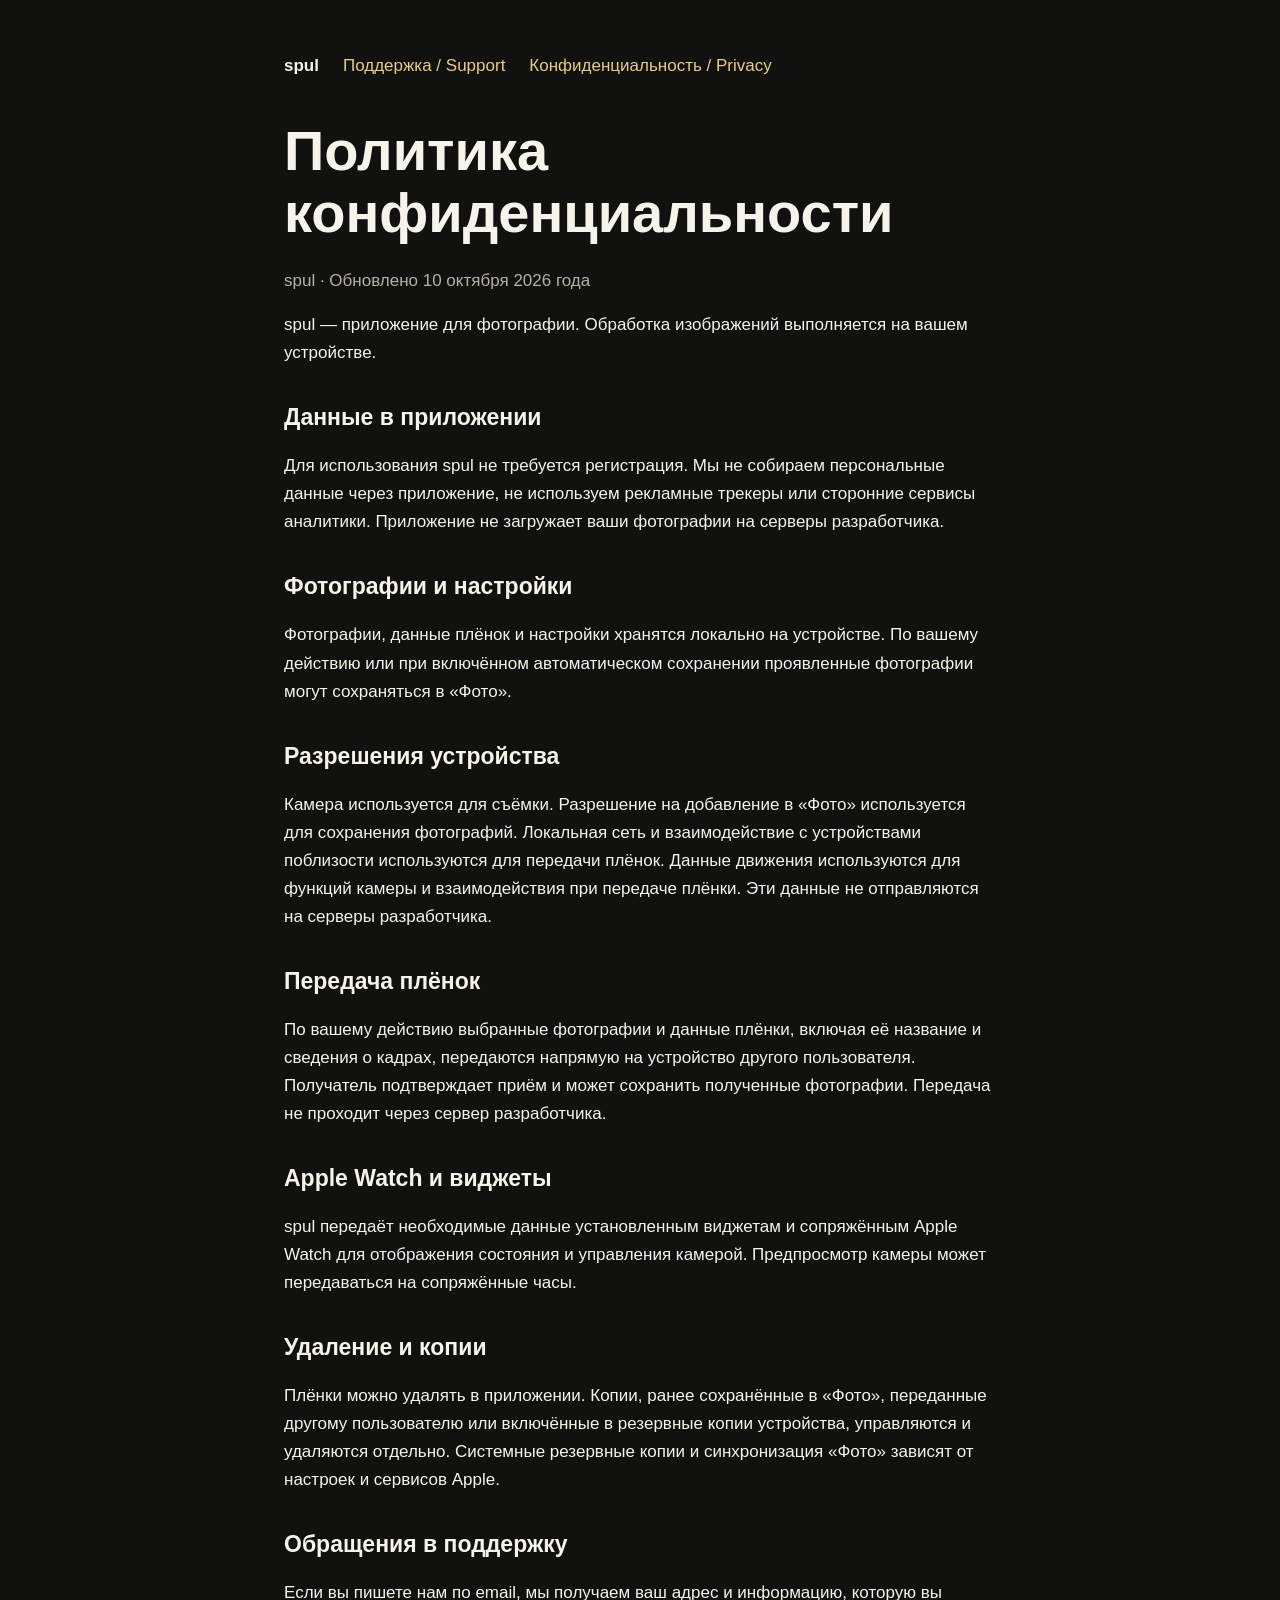
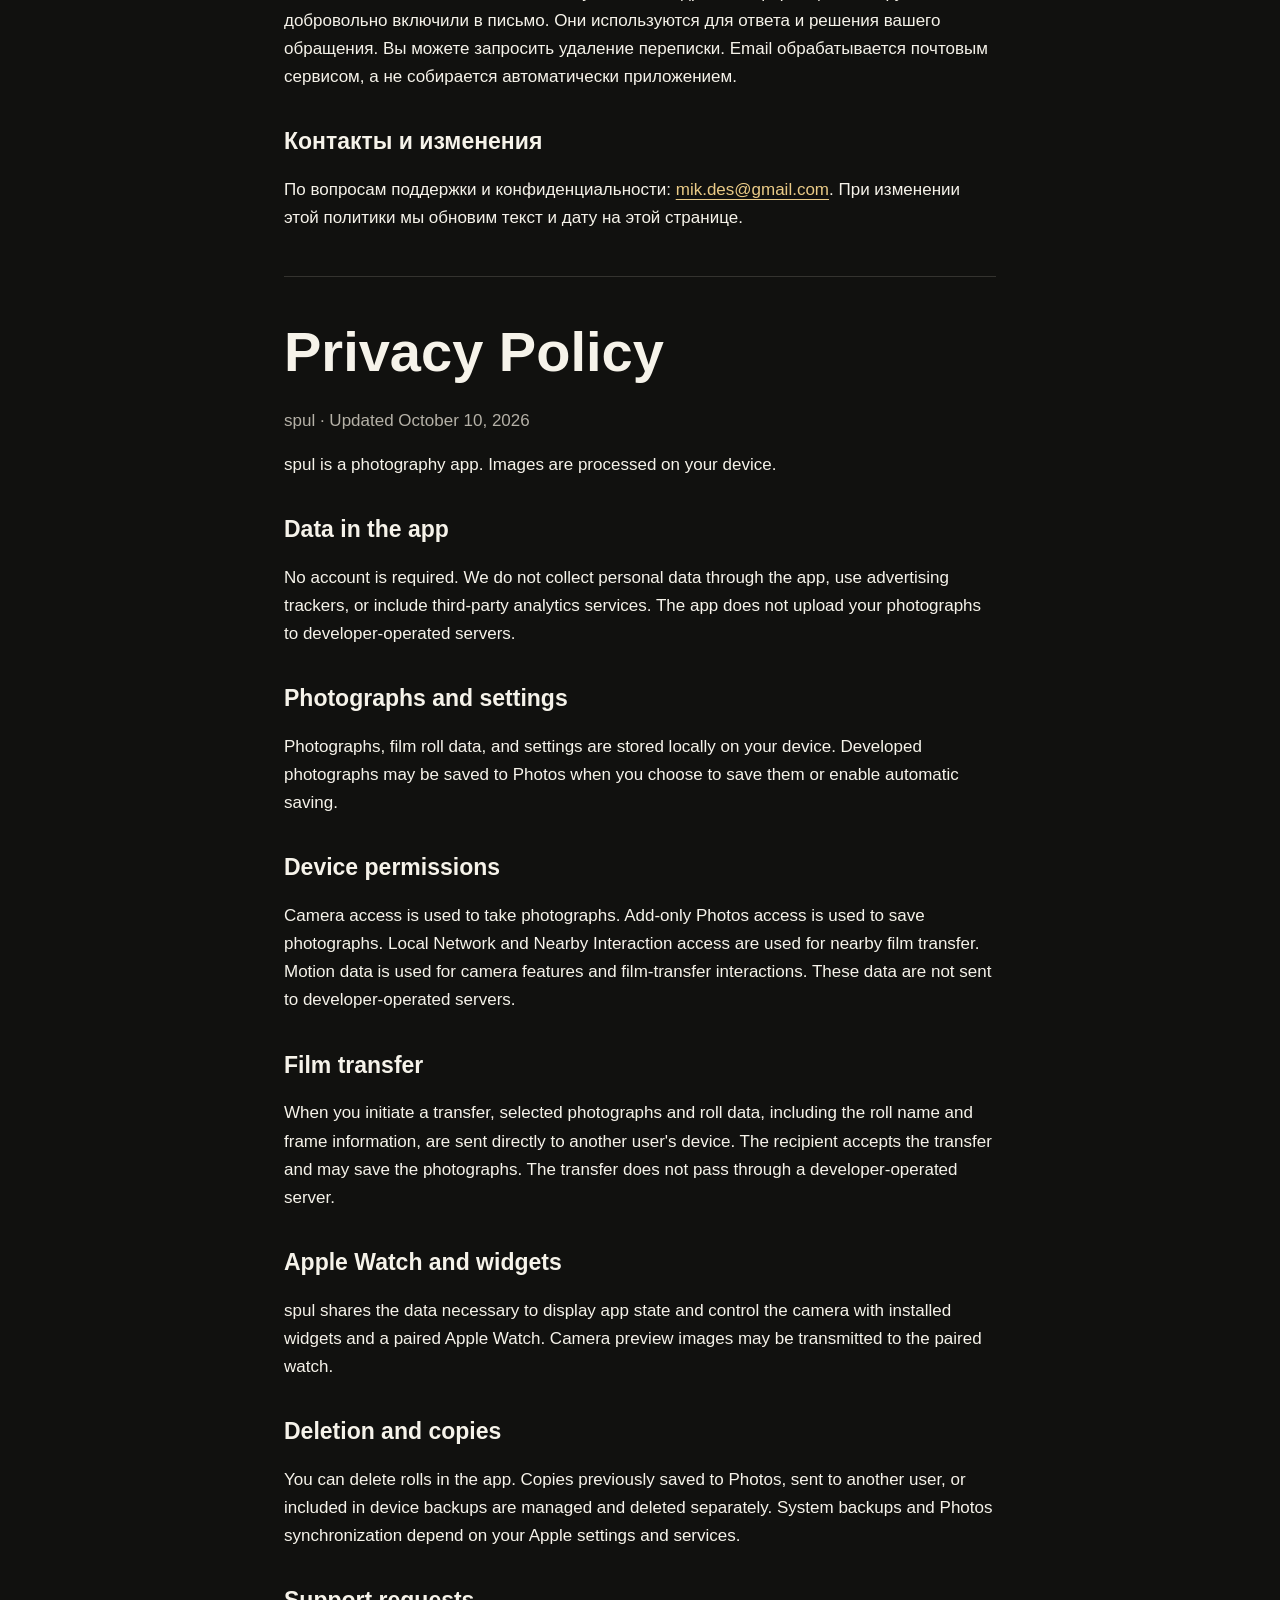
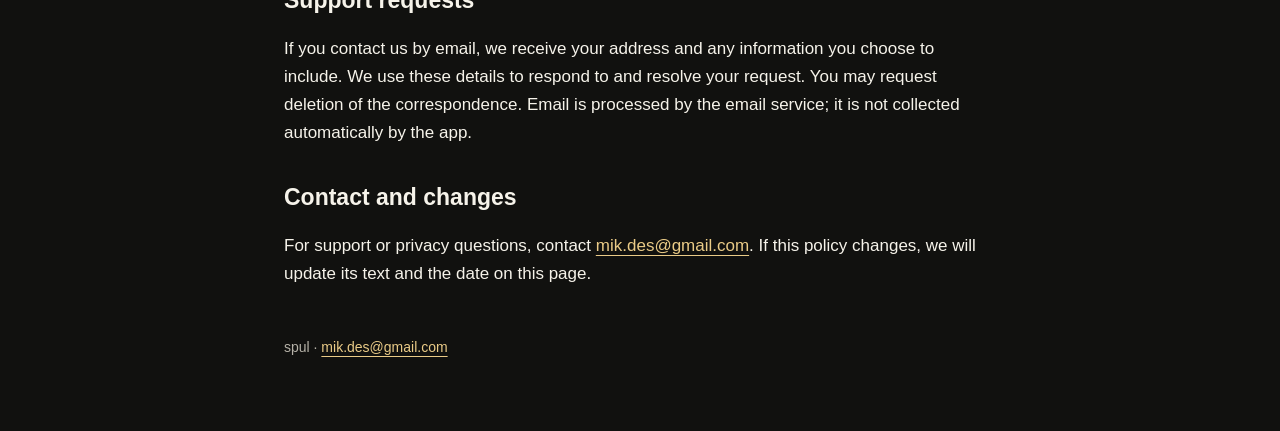
==== privacy.html @ 8fcf80d8 "Add spul support and privacy pages" ====
<!doctype html>
<html lang="ru"><head><meta charset="utf-8"><meta name="viewport" content="width=device-width,initial-scale=1"><title>Конфиденциальность / Privacy — spul</title><meta name="description" content="Поддержка и политика конфиденциальности приложения spul. Support and privacy policy for spul."><link rel="stylesheet" href="style.css"></head><body><main><nav aria-label="Навигация"><a class="brand" href="index.html">spul</a><a href="support.html">Поддержка / Support</a><a href="privacy.html">Конфиденциальность / Privacy</a></nav><section lang="ru"><h1>Политика конфиденциальности</h1><p class="muted">spul · Обновлено 10 октября 2026 года</p><p>spul — приложение для фотографии. Обработка изображений выполняется на вашем устройстве.</p><h2>Данные в приложении</h2><p>Для использования spul не требуется регистрация. Мы не собираем персональные данные через приложение, не используем рекламные трекеры или сторонние сервисы аналитики. Приложение не загружает ваши фотографии на серверы разработчика.</p><h2>Фотографии и настройки</h2><p>Фотографии, данные плёнок и настройки хранятся локально на устройстве. По вашему действию или при включённом автоматическом сохранении проявленные фотографии могут сохраняться в «Фото».</p><h2>Разрешения устройства</h2><p>Камера используется для съёмки. Разрешение на добавление в «Фото» используется для сохранения фотографий. Локальная сеть и взаимодействие с устройствами поблизости используются для передачи плёнок. Данные движения используются для функций камеры и взаимодействия при передаче плёнки. Эти данные не отправляются на серверы разработчика.</p><h2>Передача плёнок</h2><p>По вашему действию выбранные фотографии и данные плёнки, включая её название и сведения о кадрах, передаются напрямую на устройство другого пользователя. Получатель подтверждает приём и может сохранить полученные фотографии. Передача не проходит через сервер разработчика.</p><h2>Apple Watch и виджеты</h2><p>spul передаёт необходимые данные установленным виджетам и сопряжённым Apple Watch для отображения состояния и управления камерой. Предпросмотр камеры может передаваться на сопряжённые часы.</p><h2>Удаление и копии</h2><p>Плёнки можно удалять в приложении. Копии, ранее сохранённые в «Фото», переданные другому пользователю или включённые в резервные копии устройства, управляются и удаляются отдельно. Системные резервные копии и синхронизация «Фото» зависят от настроек и сервисов Apple.</p><h2>Обращения в поддержку</h2><p>Если вы пишете нам по email, мы получаем ваш адрес и информацию, которую вы добровольно включили в письмо. Они используются для ответа и решения вашего обращения. Вы можете запросить удаление переписки. Email обрабатывается почтовым сервисом, а не собирается автоматически приложением.</p><h2>Контакты и изменения</h2><p>По вопросам поддержки и конфиденциальности: <a href="mailto:mik.des@gmail.com">mik.des@gmail.com</a>. При изменении этой политики мы обновим текст и дату на этой странице.</p></section><hr><section lang="en"><h1>Privacy Policy</h1><p class="muted">spul · Updated October 10, 2026</p><p>spul is a photography app. Images are processed on your device.</p><h2>Data in the app</h2><p>No account is required. We do not collect personal data through the app, use advertising trackers, or include third-party analytics services. The app does not upload your photographs to developer-operated servers.</p><h2>Photographs and settings</h2><p>Photographs, film roll data, and settings are stored locally on your device. Developed photographs may be saved to Photos when you choose to save them or enable automatic saving.</p><h2>Device permissions</h2><p>Camera access is used to take photographs. Add-only Photos access is used to save photographs. Local Network and Nearby Interaction access are used for nearby film transfer. Motion data is used for camera features and film-transfer interactions. These data are not sent to developer-operated servers.</p><h2>Film transfer</h2><p>When you initiate a transfer, selected photographs and roll data, including the roll name and frame information, are sent directly to another user's device. The recipient accepts the transfer and may save the photographs. The transfer does not pass through a developer-operated server.</p><h2>Apple Watch and widgets</h2><p>spul shares the data necessary to display app state and control the camera with installed widgets and a paired Apple Watch. Camera preview images may be transmitted to the paired watch.</p><h2>Deletion and copies</h2><p>You can delete rolls in the app. Copies previously saved to Photos, sent to another user, or included in device backups are managed and deleted separately. System backups and Photos synchronization depend on your Apple settings and services.</p><h2>Support requests</h2><p>If you contact us by email, we receive your address and any information you choose to include. We use these details to respond to and resolve your request. You may request deletion of the correspondence. Email is processed by the email service; it is not collected automatically by the app.</p><h2>Contact and changes</h2><p>For support or privacy questions, contact <a href="mailto:mik.des@gmail.com">mik.des@gmail.com</a>. If this policy changes, we will update its text and the date on this page.</p></section><footer>spul · <a href="mailto:mik.des@gmail.com">mik.des@gmail.com</a></footer></main></body></html>
---- style.css ----
*{box-sizing:border-box}html{color-scheme:dark}body{margin:0;background:#11110f;color:#f6f3ea;font:17px/1.65 -apple-system,BlinkMacSystemFont,"Segoe UI",sans-serif}main{max-width:760px;margin:auto;padding:52px 24px 72px}nav{display:flex;gap:24px;flex-wrap:wrap;padding:0 0 40px}a{color:#eacb87;text-underline-offset:4px}nav a{text-decoration:none}h1{font-size:clamp(36px,7vw,56px);line-height:1.1;margin:0 0 24px}h2{font-size:23px;line-height:1.3;margin-top:36px}p{margin:16px 0}.muted{color:#b5b1a7}hr{border:0;border-top:1px solid #34332f;margin:44px 0}.brand{font-weight:700;color:#f6f3ea}.contact{display:inline-block;padding:13px 20px;border:1px solid #62583e;border-radius:14px;background:#232017}footer{margin-top:48px;color:#b5b1a7;font-size:14px}
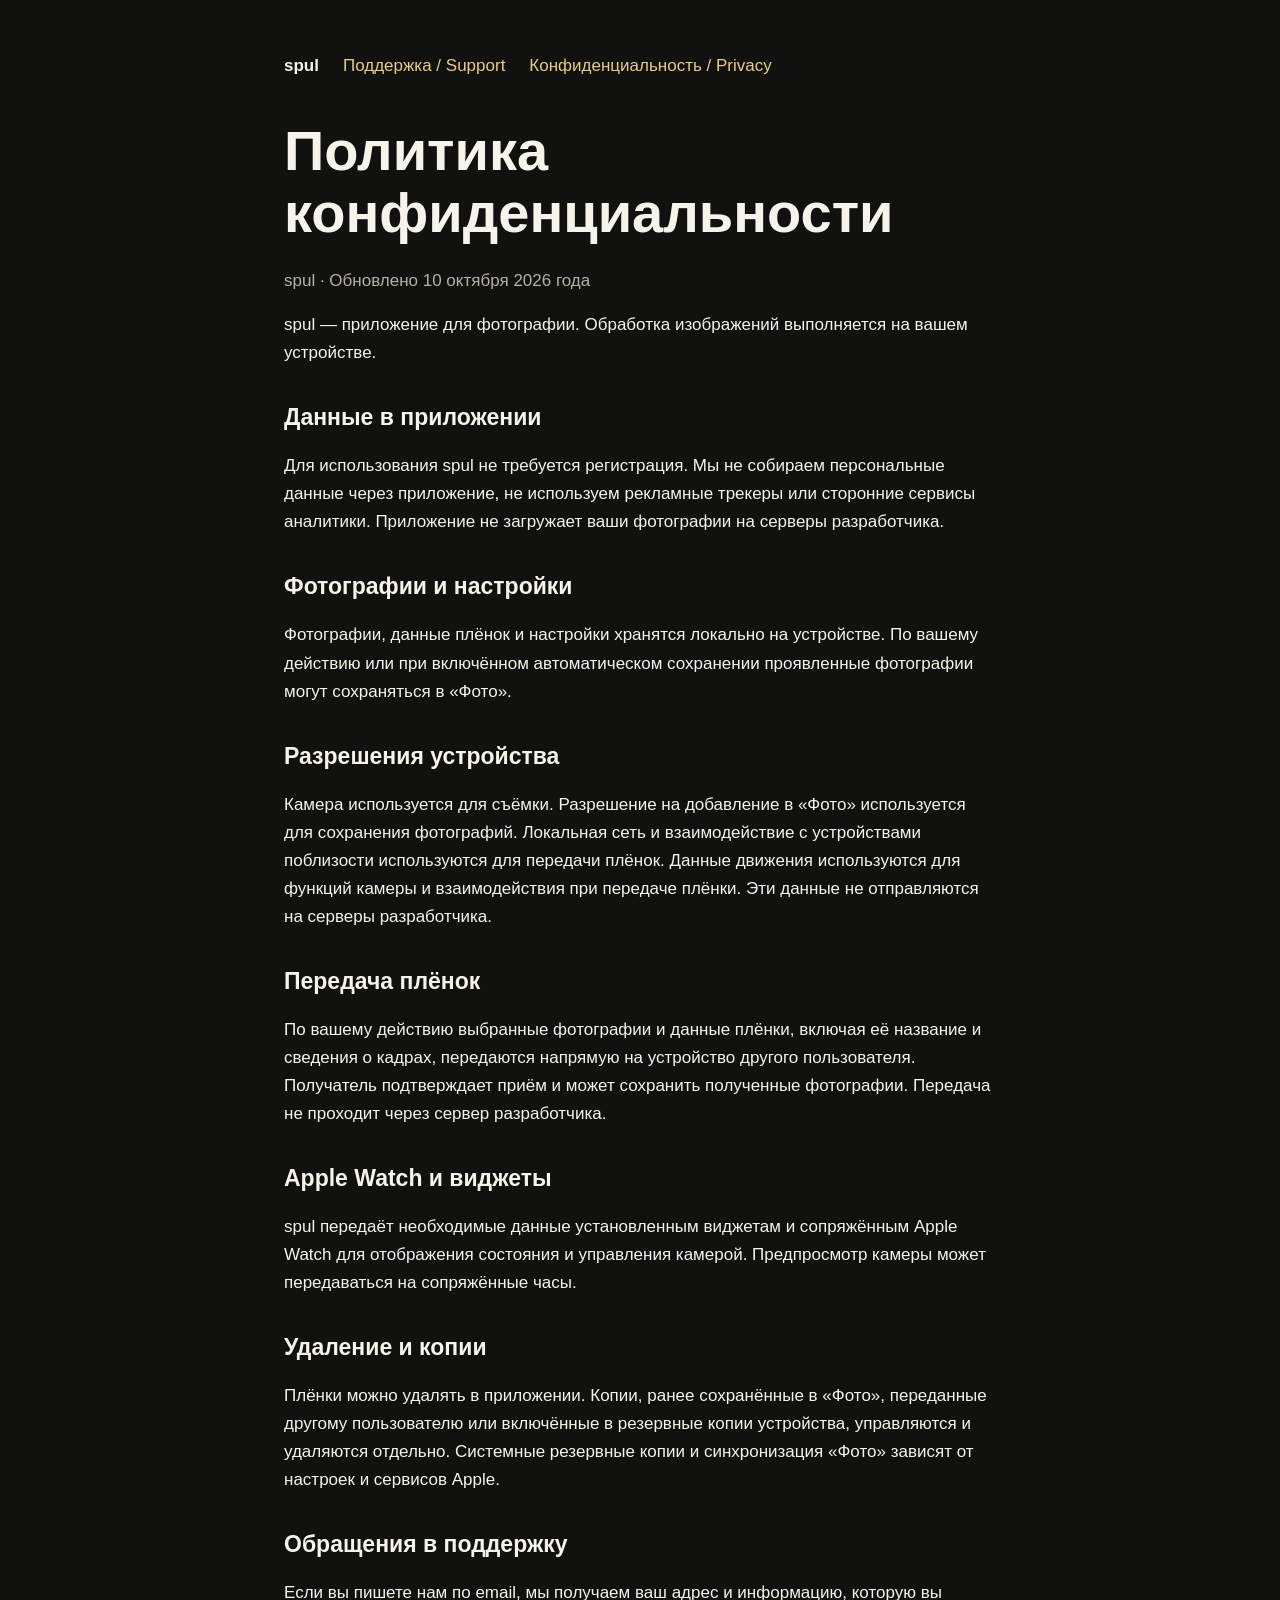
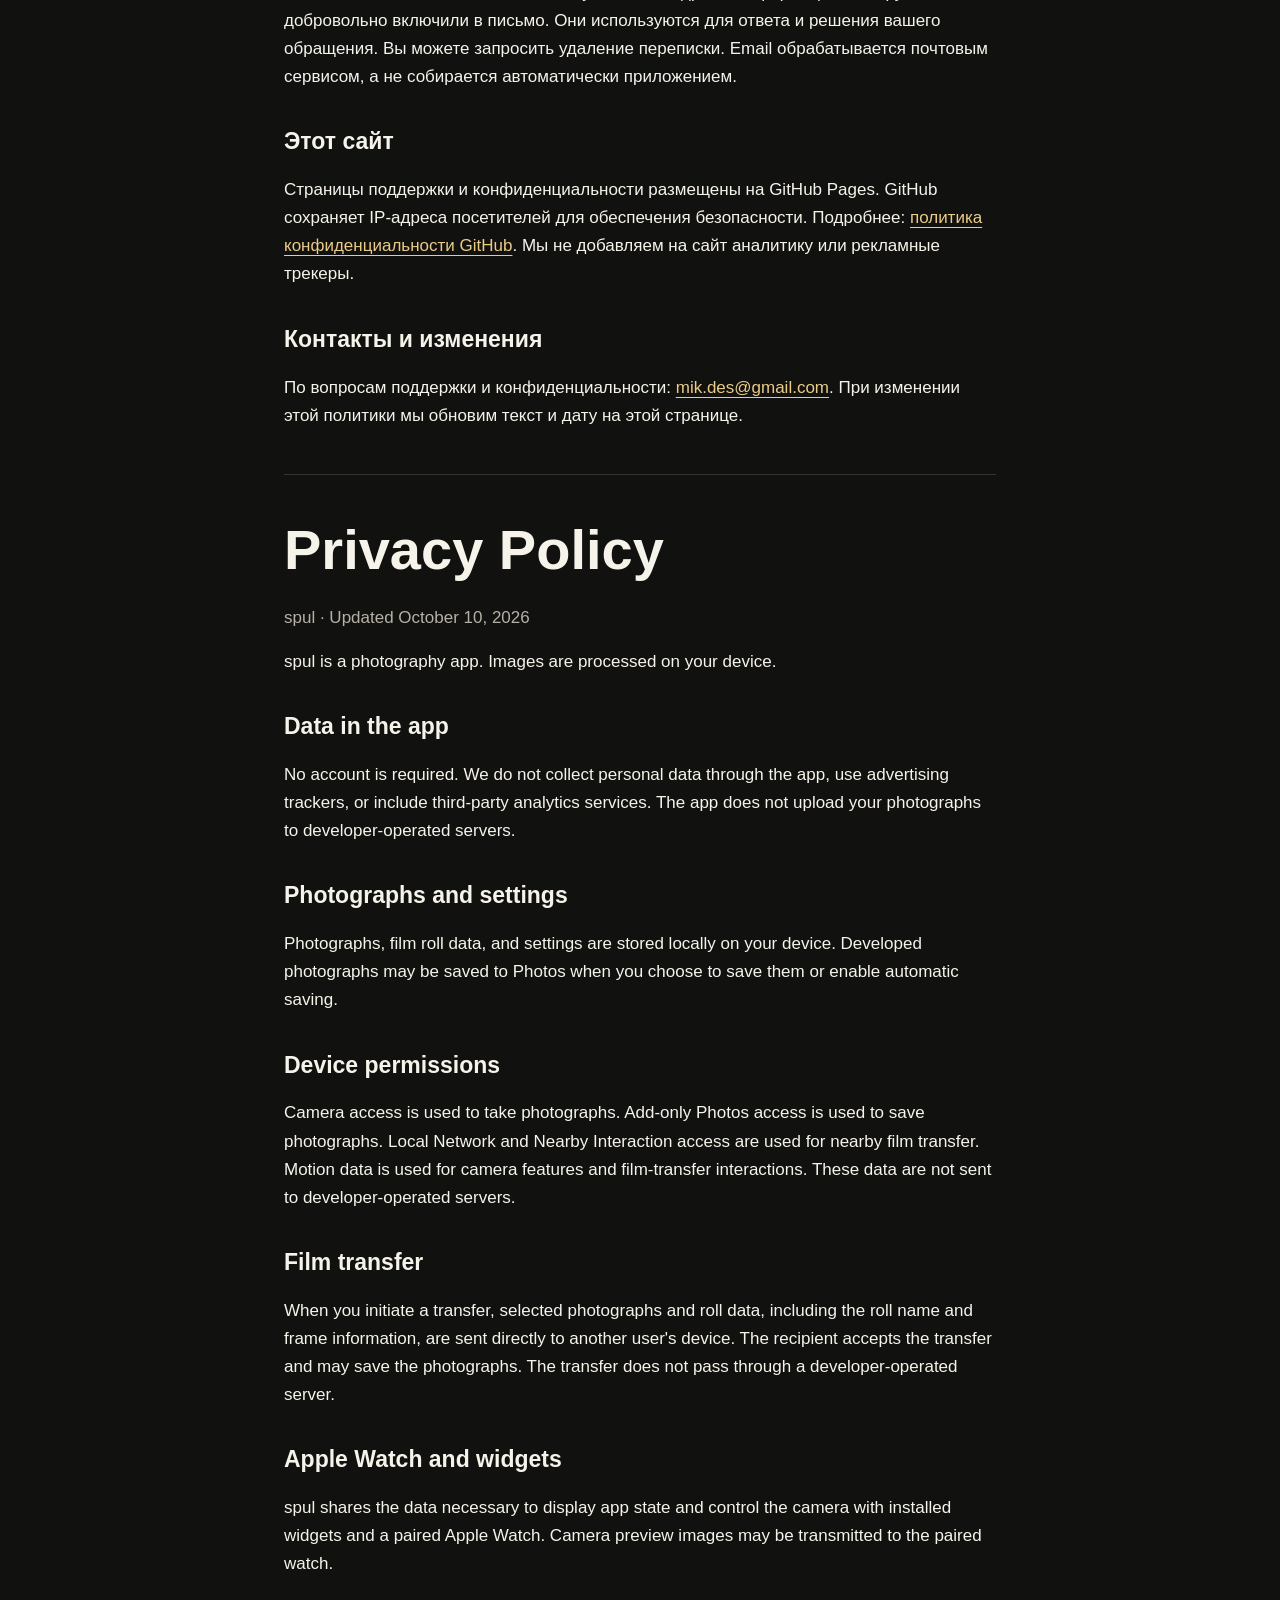
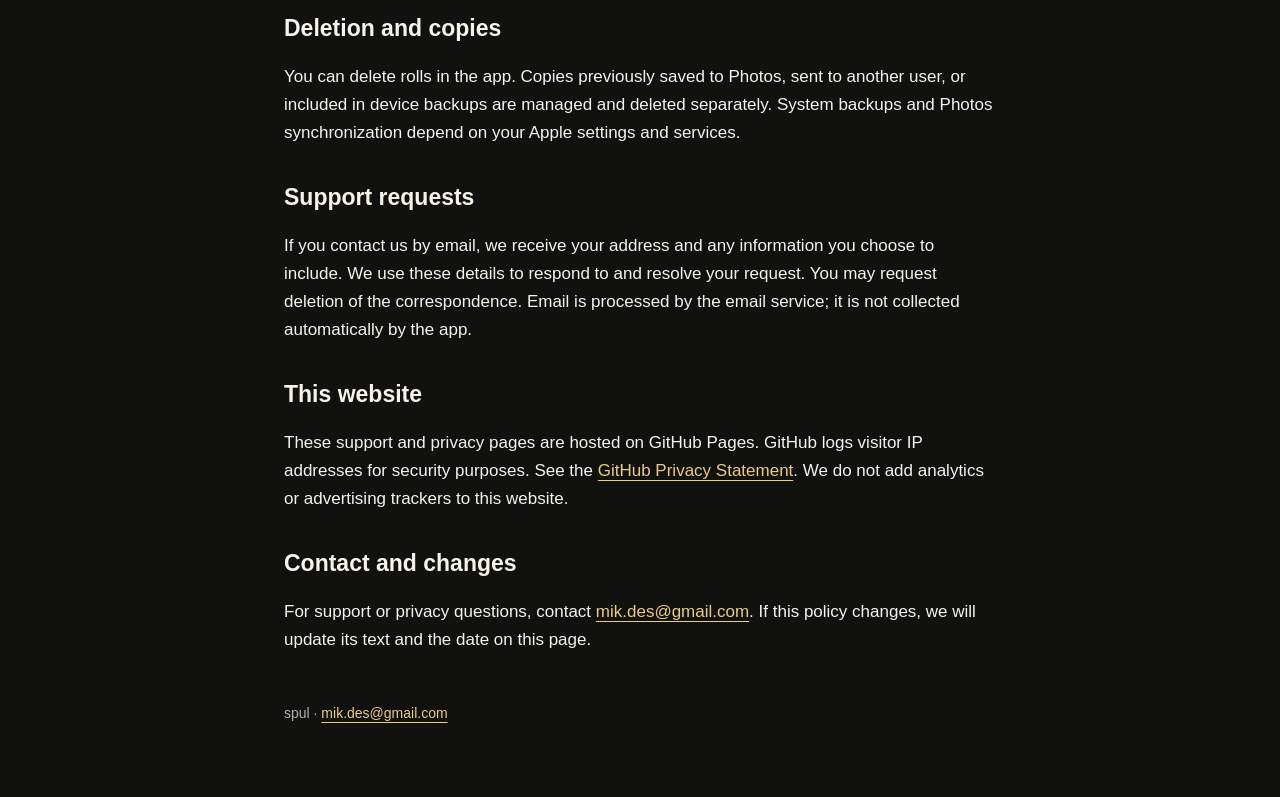
==== commit aadf8a43: "Explain GitHub Pages hosting privacy" ====
--- a/privacy.html
+++ b/privacy.html
@@ -1,2 +1,2 @@
 <!doctype html>
-<html lang="ru"><head><meta charset="utf-8"><meta name="viewport" content="width=device-width,initial-scale=1"><title>Конфиденциальность / Privacy — spul</title><meta name="description" content="Поддержка и политика конфиденциальности приложения spul. Support and privacy policy for spul."><link rel="stylesheet" href="style.css"></head><body><main><nav aria-label="Навигация"><a class="brand" href="index.html">spul</a><a href="support.html">Поддержка / Support</a><a href="privacy.html">Конфиденциальность / Privacy</a></nav><section lang="ru"><h1>Политика конфиденциальности</h1><p class="muted">spul · Обновлено 10 октября 2026 года</p><p>spul — приложение для фотографии. Обработка изображений выполняется на вашем устройстве.</p><h2>Данные в приложении</h2><p>Для использования spul не требуется регистрация. Мы не собираем персональные данные через приложение, не используем рекламные трекеры или сторонние сервисы аналитики. Приложение не загружает ваши фотографии на серверы разработчика.</p><h2>Фотографии и настройки</h2><p>Фотографии, данные плёнок и настройки хранятся локально на устройстве. По вашему действию или при включённом автоматическом сохранении проявленные фотографии могут сохраняться в «Фото».</p><h2>Разрешения устройства</h2><p>Камера используется для съёмки. Разрешение на добавление в «Фото» используется для сохранения фотографий. Локальная сеть и взаимодействие с устройствами поблизости используются для передачи плёнок. Данные движения используются для функций камеры и взаимодействия при передаче плёнки. Эти данные не отправляются на серверы разработчика.</p><h2>Передача плёнок</h2><p>По вашему действию выбранные фотографии и данные плёнки, включая её название и сведения о кадрах, передаются напрямую на устройство другого пользователя. Получатель подтверждает приём и может сохранить полученные фотографии. Передача не проходит через сервер разработчика.</p><h2>Apple Watch и виджеты</h2><p>spul передаёт необходимые данные установленным виджетам и сопряжённым Apple Watch для отображения состояния и управления камерой. Предпросмотр камеры может передаваться на сопряжённые часы.</p><h2>Удаление и копии</h2><p>Плёнки можно удалять в приложении. Копии, ранее сохранённые в «Фото», переданные другому пользователю или включённые в резервные копии устройства, управляются и удаляются отдельно. Системные резервные копии и синхронизация «Фото» зависят от настроек и сервисов Apple.</p><h2>Обращения в поддержку</h2><p>Если вы пишете нам по email, мы получаем ваш адрес и информацию, которую вы добровольно включили в письмо. Они используются для ответа и решения вашего обращения. Вы можете запросить удаление переписки. Email обрабатывается почтовым сервисом, а не собирается автоматически приложением.</p><h2>Контакты и изменения</h2><p>По вопросам поддержки и конфиденциальности: <a href="mailto:mik.des@gmail.com">mik.des@gmail.com</a>. При изменении этой политики мы обновим текст и дату на этой странице.</p></section><hr><section lang="en"><h1>Privacy Policy</h1><p class="muted">spul · Updated October 10, 2026</p><p>spul is a photography app. Images are processed on your device.</p><h2>Data in the app</h2><p>No account is required. We do not collect personal data through the app, use advertising trackers, or include third-party analytics services. The app does not upload your photographs to developer-operated servers.</p><h2>Photographs and settings</h2><p>Photographs, film roll data, and settings are stored locally on your device. Developed photographs may be saved to Photos when you choose to save them or enable automatic saving.</p><h2>Device permissions</h2><p>Camera access is used to take photographs. Add-only Photos access is used to save photographs. Local Network and Nearby Interaction access are used for nearby film transfer. Motion data is used for camera features and film-transfer interactions. These data are not sent to developer-operated servers.</p><h2>Film transfer</h2><p>When you initiate a transfer, selected photographs and roll data, including the roll name and frame information, are sent directly to another user's device. The recipient accepts the transfer and may save the photographs. The transfer does not pass through a developer-operated server.</p><h2>Apple Watch and widgets</h2><p>spul shares the data necessary to display app state and control the camera with installed widgets and a paired Apple Watch. Camera preview images may be transmitted to the paired watch.</p><h2>Deletion and copies</h2><p>You can delete rolls in the app. Copies previously saved to Photos, sent to another user, or included in device backups are managed and deleted separately. System backups and Photos synchronization depend on your Apple settings and services.</p><h2>Support requests</h2><p>If you contact us by email, we receive your address and any information you choose to include. We use these details to respond to and resolve your request. You may request deletion of the correspondence. Email is processed by the email service; it is not collected automatically by the app.</p><h2>Contact and changes</h2><p>For support or privacy questions, contact <a href="mailto:mik.des@gmail.com">mik.des@gmail.com</a>. If this policy changes, we will update its text and the date on this page.</p></section><footer>spul · <a href="mailto:mik.des@gmail.com">mik.des@gmail.com</a></footer></main></body></html>
+<html lang="ru"><head><meta charset="utf-8"><meta name="viewport" content="width=device-width,initial-scale=1"><title>Конфиденциальность / Privacy — spul</title><meta name="description" content="Поддержка и политика конфиденциальности приложения spul. Support and privacy policy for spul."><link rel="stylesheet" href="style.css"></head><body><main><nav aria-label="Навигация"><a class="brand" href="index.html">spul</a><a href="support.html">Поддержка / Support</a><a href="privacy.html">Конфиденциальность / Privacy</a></nav><section lang="ru"><h1>Политика конфиденциальности</h1><p class="muted">spul · Обновлено 10 октября 2026 года</p><p>spul — приложение для фотографии. Обработка изображений выполняется на вашем устройстве.</p><h2>Данные в приложении</h2><p>Для использования spul не требуется регистрация. Мы не собираем персональные данные через приложение, не используем рекламные трекеры или сторонние сервисы аналитики. Приложение не загружает ваши фотографии на серверы разработчика.</p><h2>Фотографии и настройки</h2><p>Фотографии, данные плёнок и настройки хранятся локально на устройстве. По вашему действию или при включённом автоматическом сохранении проявленные фотографии могут сохраняться в «Фото».</p><h2>Разрешения устройства</h2><p>Камера используется для съёмки. Разрешение на добавление в «Фото» используется для сохранения фотографий. Локальная сеть и взаимодействие с устройствами поблизости используются для передачи плёнок. Данные движения используются для функций камеры и взаимодействия при передаче плёнки. Эти данные не отправляются на серверы разработчика.</p><h2>Передача плёнок</h2><p>По вашему действию выбранные фотографии и данные плёнки, включая её название и сведения о кадрах, передаются напрямую на устройство другого пользователя. Получатель подтверждает приём и может сохранить полученные фотографии. Передача не проходит через сервер разработчика.</p><h2>Apple Watch и виджеты</h2><p>spul передаёт необходимые данные установленным виджетам и сопряжённым Apple Watch для отображения состояния и управления камерой. Предпросмотр камеры может передаваться на сопряжённые часы.</p><h2>Удаление и копии</h2><p>Плёнки можно удалять в приложении. Копии, ранее сохранённые в «Фото», переданные другому пользователю или включённые в резервные копии устройства, управляются и удаляются отдельно. Системные резервные копии и синхронизация «Фото» зависят от настроек и сервисов Apple.</p><h2>Обращения в поддержку</h2><p>Если вы пишете нам по email, мы получаем ваш адрес и информацию, которую вы добровольно включили в письмо. Они используются для ответа и решения вашего обращения. Вы можете запросить удаление переписки. Email обрабатывается почтовым сервисом, а не собирается автоматически приложением.</p><h2>Этот сайт</h2><p>Страницы поддержки и конфиденциальности размещены на GitHub Pages. GitHub сохраняет IP-адреса посетителей для обеспечения безопасности. Подробнее: <a href="https://docs.github.com/en/site-policy/privacy-policies/github-general-privacy-statement">политика конфиденциальности GitHub</a>. Мы не добавляем на сайт аналитику или рекламные трекеры.</p><h2>Контакты и изменения</h2><p>По вопросам поддержки и конфиденциальности: <a href="mailto:mik.des@gmail.com">mik.des@gmail.com</a>. При изменении этой политики мы обновим текст и дату на этой странице.</p></section><hr><section lang="en"><h1>Privacy Policy</h1><p class="muted">spul · Updated October 10, 2026</p><p>spul is a photography app. Images are processed on your device.</p><h2>Data in the app</h2><p>No account is required. We do not collect personal data through the app, use advertising trackers, or include third-party analytics services. The app does not upload your photographs to developer-operated servers.</p><h2>Photographs and settings</h2><p>Photographs, film roll data, and settings are stored locally on your device. Developed photographs may be saved to Photos when you choose to save them or enable automatic saving.</p><h2>Device permissions</h2><p>Camera access is used to take photographs. Add-only Photos access is used to save photographs. Local Network and Nearby Interaction access are used for nearby film transfer. Motion data is used for camera features and film-transfer interactions. These data are not sent to developer-operated servers.</p><h2>Film transfer</h2><p>When you initiate a transfer, selected photographs and roll data, including the roll name and frame information, are sent directly to another user's device. The recipient accepts the transfer and may save the photographs. The transfer does not pass through a developer-operated server.</p><h2>Apple Watch and widgets</h2><p>spul shares the data necessary to display app state and control the camera with installed widgets and a paired Apple Watch. Camera preview images may be transmitted to the paired watch.</p><h2>Deletion and copies</h2><p>You can delete rolls in the app. Copies previously saved to Photos, sent to another user, or included in device backups are managed and deleted separately. System backups and Photos synchronization depend on your Apple settings and services.</p><h2>Support requests</h2><p>If you contact us by email, we receive your address and any information you choose to include. We use these details to respond to and resolve your request. You may request deletion of the correspondence. Email is processed by the email service; it is not collected automatically by the app.</p><h2>This website</h2><p>These support and privacy pages are hosted on GitHub Pages. GitHub logs visitor IP addresses for security purposes. See the <a href="https://docs.github.com/en/site-policy/privacy-policies/github-general-privacy-statement">GitHub Privacy Statement</a>. We do not add analytics or advertising trackers to this website.</p><h2>Contact and changes</h2><p>For support or privacy questions, contact <a href="mailto:mik.des@gmail.com">mik.des@gmail.com</a>. If this policy changes, we will update its text and the date on this page.</p></section><footer>spul · <a href="mailto:mik.des@gmail.com">mik.des@gmail.com</a></footer></main></body></html>
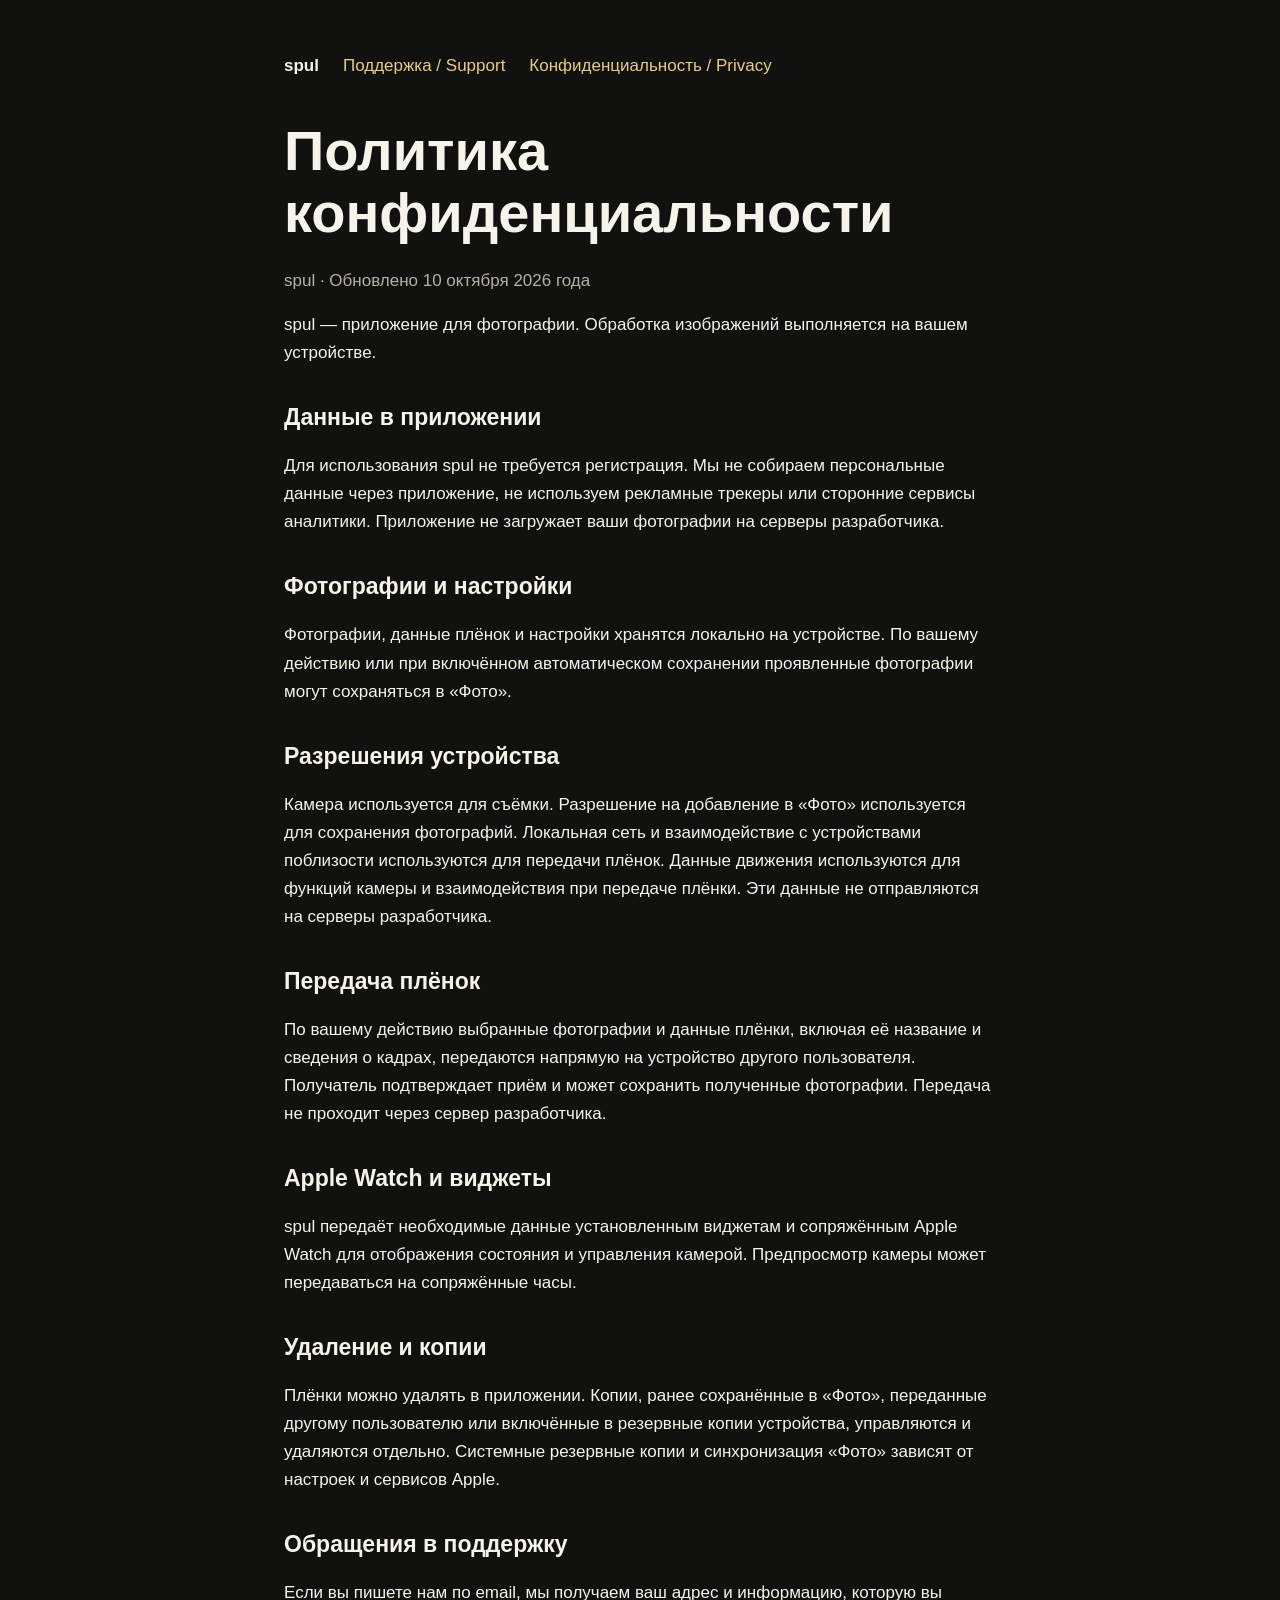
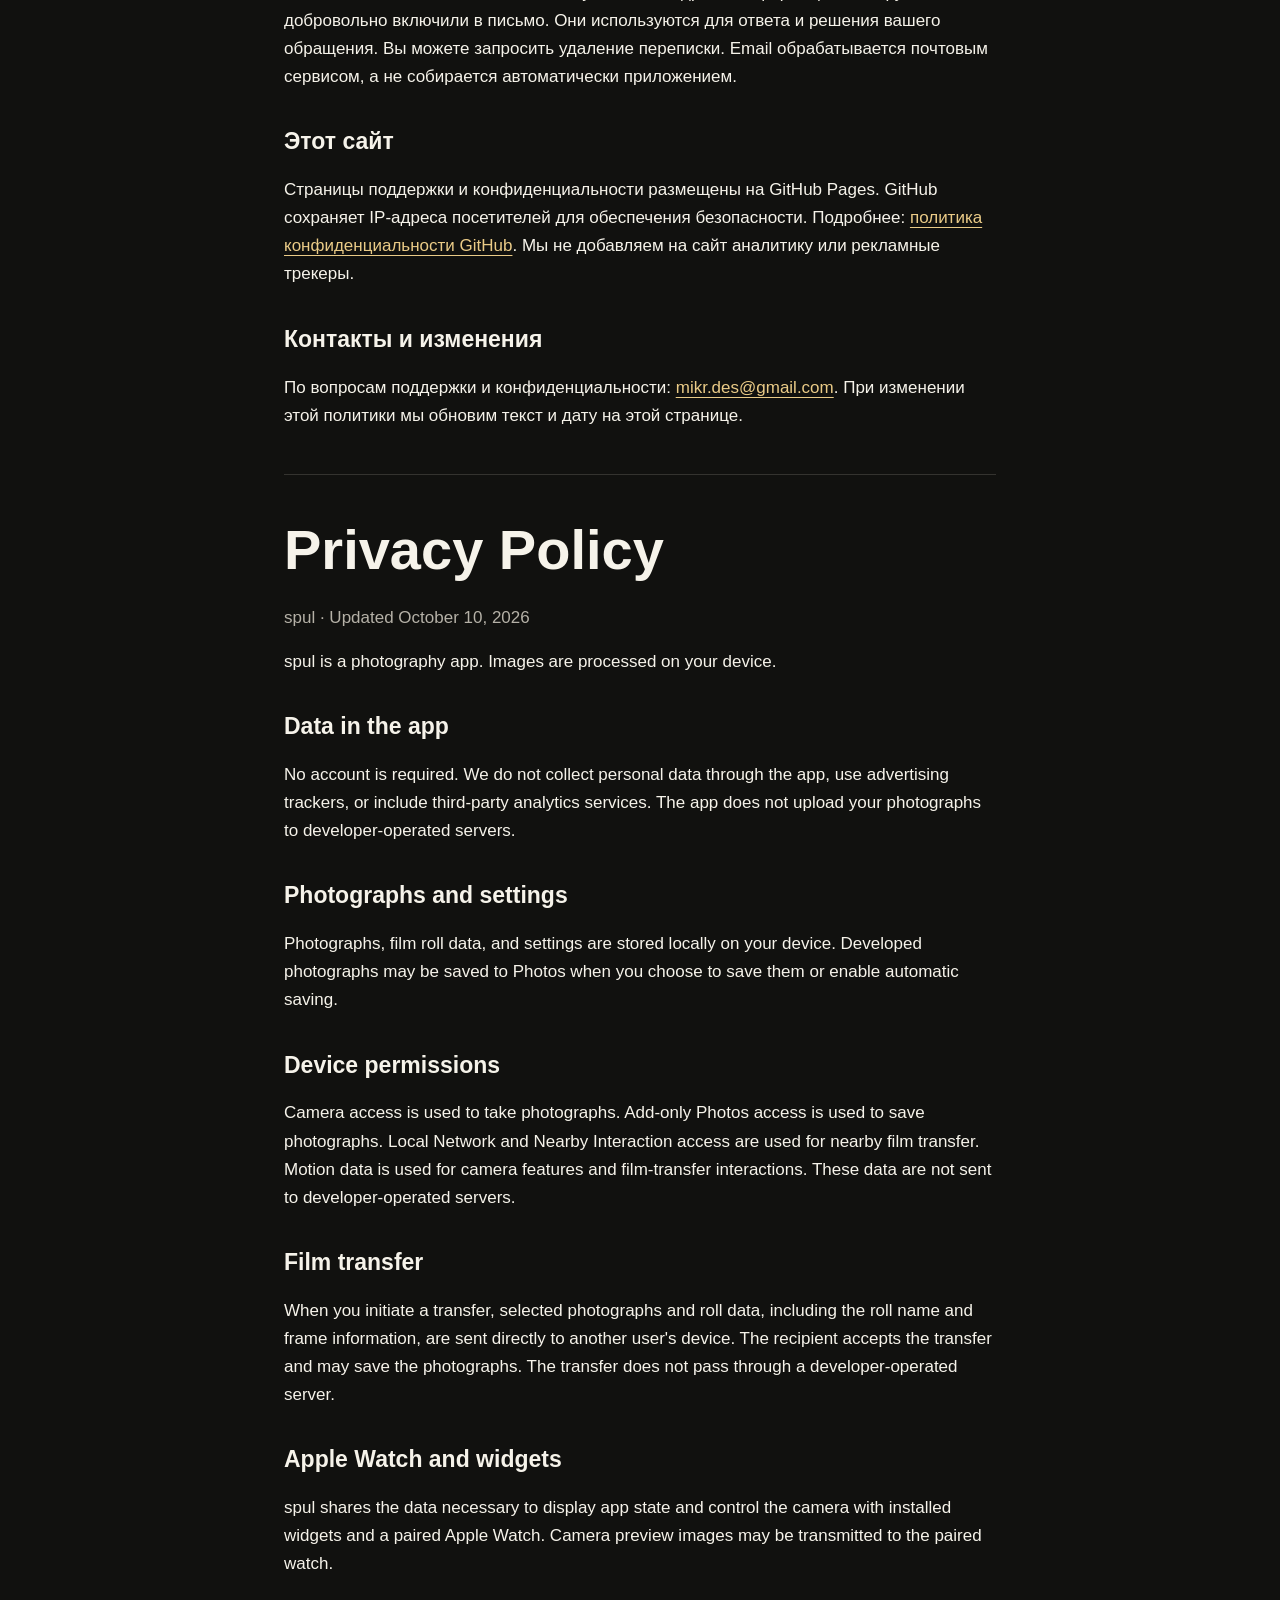
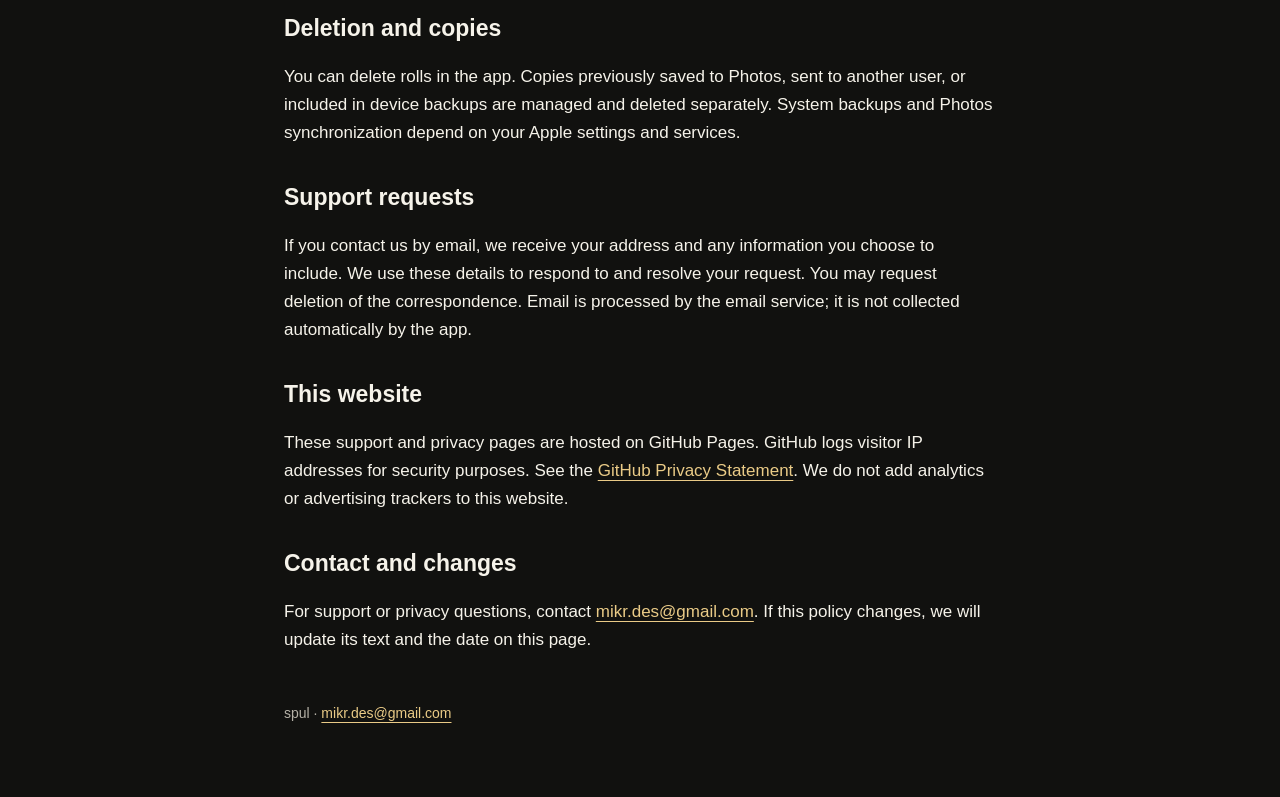
==== commit 435265d7: "Correct support email address" ====
--- a/privacy.html
+++ b/privacy.html
@@ -1,2 +1,2 @@
 <!doctype html>
-<html lang="ru"><head><meta charset="utf-8"><meta name="viewport" content="width=device-width,initial-scale=1"><title>Конфиденциальность / Privacy — spul</title><meta name="description" content="Поддержка и политика конфиденциальности приложения spul. Support and privacy policy for spul."><link rel="stylesheet" href="style.css"></head><body><main><nav aria-label="Навигация"><a class="brand" href="index.html">spul</a><a href="support.html">Поддержка / Support</a><a href="privacy.html">Конфиденциальность / Privacy</a></nav><section lang="ru"><h1>Политика конфиденциальности</h1><p class="muted">spul · Обновлено 10 октября 2026 года</p><p>spul — приложение для фотографии. Обработка изображений выполняется на вашем устройстве.</p><h2>Данные в приложении</h2><p>Для использования spul не требуется регистрация. Мы не собираем персональные данные через приложение, не используем рекламные трекеры или сторонние сервисы аналитики. Приложение не загружает ваши фотографии на серверы разработчика.</p><h2>Фотографии и настройки</h2><p>Фотографии, данные плёнок и настройки хранятся локально на устройстве. По вашему действию или при включённом автоматическом сохранении проявленные фотографии могут сохраняться в «Фото».</p><h2>Разрешения устройства</h2><p>Камера используется для съёмки. Разрешение на добавление в «Фото» используется для сохранения фотографий. Локальная сеть и взаимодействие с устройствами поблизости используются для передачи плёнок. Данные движения используются для функций камеры и взаимодействия при передаче плёнки. Эти данные не отправляются на серверы разработчика.</p><h2>Передача плёнок</h2><p>По вашему действию выбранные фотографии и данные плёнки, включая её название и сведения о кадрах, передаются напрямую на устройство другого пользователя. Получатель подтверждает приём и может сохранить полученные фотографии. Передача не проходит через сервер разработчика.</p><h2>Apple Watch и виджеты</h2><p>spul передаёт необходимые данные установленным виджетам и сопряжённым Apple Watch для отображения состояния и управления камерой. Предпросмотр камеры может передаваться на сопряжённые часы.</p><h2>Удаление и копии</h2><p>Плёнки можно удалять в приложении. Копии, ранее сохранённые в «Фото», переданные другому пользователю или включённые в резервные копии устройства, управляются и удаляются отдельно. Системные резервные копии и синхронизация «Фото» зависят от настроек и сервисов Apple.</p><h2>Обращения в поддержку</h2><p>Если вы пишете нам по email, мы получаем ваш адрес и информацию, которую вы добровольно включили в письмо. Они используются для ответа и решения вашего обращения. Вы можете запросить удаление переписки. Email обрабатывается почтовым сервисом, а не собирается автоматически приложением.</p><h2>Этот сайт</h2><p>Страницы поддержки и конфиденциальности размещены на GitHub Pages. GitHub сохраняет IP-адреса посетителей для обеспечения безопасности. Подробнее: <a href="https://docs.github.com/en/site-policy/privacy-policies/github-general-privacy-statement">политика конфиденциальности GitHub</a>. Мы не добавляем на сайт аналитику или рекламные трекеры.</p><h2>Контакты и изменения</h2><p>По вопросам поддержки и конфиденциальности: <a href="mailto:mik.des@gmail.com">mik.des@gmail.com</a>. При изменении этой политики мы обновим текст и дату на этой странице.</p></section><hr><section lang="en"><h1>Privacy Policy</h1><p class="muted">spul · Updated October 10, 2026</p><p>spul is a photography app. Images are processed on your device.</p><h2>Data in the app</h2><p>No account is required. We do not collect personal data through the app, use advertising trackers, or include third-party analytics services. The app does not upload your photographs to developer-operated servers.</p><h2>Photographs and settings</h2><p>Photographs, film roll data, and settings are stored locally on your device. Developed photographs may be saved to Photos when you choose to save them or enable automatic saving.</p><h2>Device permissions</h2><p>Camera access is used to take photographs. Add-only Photos access is used to save photographs. Local Network and Nearby Interaction access are used for nearby film transfer. Motion data is used for camera features and film-transfer interactions. These data are not sent to developer-operated servers.</p><h2>Film transfer</h2><p>When you initiate a transfer, selected photographs and roll data, including the roll name and frame information, are sent directly to another user's device. The recipient accepts the transfer and may save the photographs. The transfer does not pass through a developer-operated server.</p><h2>Apple Watch and widgets</h2><p>spul shares the data necessary to display app state and control the camera with installed widgets and a paired Apple Watch. Camera preview images may be transmitted to the paired watch.</p><h2>Deletion and copies</h2><p>You can delete rolls in the app. Copies previously saved to Photos, sent to another user, or included in device backups are managed and deleted separately. System backups and Photos synchronization depend on your Apple settings and services.</p><h2>Support requests</h2><p>If you contact us by email, we receive your address and any information you choose to include. We use these details to respond to and resolve your request. You may request deletion of the correspondence. Email is processed by the email service; it is not collected automatically by the app.</p><h2>This website</h2><p>These support and privacy pages are hosted on GitHub Pages. GitHub logs visitor IP addresses for security purposes. See the <a href="https://docs.github.com/en/site-policy/privacy-policies/github-general-privacy-statement">GitHub Privacy Statement</a>. We do not add analytics or advertising trackers to this website.</p><h2>Contact and changes</h2><p>For support or privacy questions, contact <a href="mailto:mik.des@gmail.com">mik.des@gmail.com</a>. If this policy changes, we will update its text and the date on this page.</p></section><footer>spul · <a href="mailto:mik.des@gmail.com">mik.des@gmail.com</a></footer></main></body></html>
+<html lang="ru"><head><meta charset="utf-8"><meta name="viewport" content="width=device-width,initial-scale=1"><title>Конфиденциальность / Privacy — spul</title><meta name="description" content="Поддержка и политика конфиденциальности приложения spul. Support and privacy policy for spul."><link rel="stylesheet" href="style.css"></head><body><main><nav aria-label="Навигация"><a class="brand" href="index.html">spul</a><a href="support.html">Поддержка / Support</a><a href="privacy.html">Конфиденциальность / Privacy</a></nav><section lang="ru"><h1>Политика конфиденциальности</h1><p class="muted">spul · Обновлено 10 октября 2026 года</p><p>spul — приложение для фотографии. Обработка изображений выполняется на вашем устройстве.</p><h2>Данные в приложении</h2><p>Для использования spul не требуется регистрация. Мы не собираем персональные данные через приложение, не используем рекламные трекеры или сторонние сервисы аналитики. Приложение не загружает ваши фотографии на серверы разработчика.</p><h2>Фотографии и настройки</h2><p>Фотографии, данные плёнок и настройки хранятся локально на устройстве. По вашему действию или при включённом автоматическом сохранении проявленные фотографии могут сохраняться в «Фото».</p><h2>Разрешения устройства</h2><p>Камера используется для съёмки. Разрешение на добавление в «Фото» используется для сохранения фотографий. Локальная сеть и взаимодействие с устройствами поблизости используются для передачи плёнок. Данные движения используются для функций камеры и взаимодействия при передаче плёнки. Эти данные не отправляются на серверы разработчика.</p><h2>Передача плёнок</h2><p>По вашему действию выбранные фотографии и данные плёнки, включая её название и сведения о кадрах, передаются напрямую на устройство другого пользователя. Получатель подтверждает приём и может сохранить полученные фотографии. Передача не проходит через сервер разработчика.</p><h2>Apple Watch и виджеты</h2><p>spul передаёт необходимые данные установленным виджетам и сопряжённым Apple Watch для отображения состояния и управления камерой. Предпросмотр камеры может передаваться на сопряжённые часы.</p><h2>Удаление и копии</h2><p>Плёнки можно удалять в приложении. Копии, ранее сохранённые в «Фото», переданные другому пользователю или включённые в резервные копии устройства, управляются и удаляются отдельно. Системные резервные копии и синхронизация «Фото» зависят от настроек и сервисов Apple.</p><h2>Обращения в поддержку</h2><p>Если вы пишете нам по email, мы получаем ваш адрес и информацию, которую вы добровольно включили в письмо. Они используются для ответа и решения вашего обращения. Вы можете запросить удаление переписки. Email обрабатывается почтовым сервисом, а не собирается автоматически приложением.</p><h2>Этот сайт</h2><p>Страницы поддержки и конфиденциальности размещены на GitHub Pages. GitHub сохраняет IP-адреса посетителей для обеспечения безопасности. Подробнее: <a href="https://docs.github.com/en/site-policy/privacy-policies/github-general-privacy-statement">политика конфиденциальности GitHub</a>. Мы не добавляем на сайт аналитику или рекламные трекеры.</p><h2>Контакты и изменения</h2><p>По вопросам поддержки и конфиденциальности: <a href="mailto:mikr.des@gmail.com">mikr.des@gmail.com</a>. При изменении этой политики мы обновим текст и дату на этой странице.</p></section><hr><section lang="en"><h1>Privacy Policy</h1><p class="muted">spul · Updated October 10, 2026</p><p>spul is a photography app. Images are processed on your device.</p><h2>Data in the app</h2><p>No account is required. We do not collect personal data through the app, use advertising trackers, or include third-party analytics services. The app does not upload your photographs to developer-operated servers.</p><h2>Photographs and settings</h2><p>Photographs, film roll data, and settings are stored locally on your device. Developed photographs may be saved to Photos when you choose to save them or enable automatic saving.</p><h2>Device permissions</h2><p>Camera access is used to take photographs. Add-only Photos access is used to save photographs. Local Network and Nearby Interaction access are used for nearby film transfer. Motion data is used for camera features and film-transfer interactions. These data are not sent to developer-operated servers.</p><h2>Film transfer</h2><p>When you initiate a transfer, selected photographs and roll data, including the roll name and frame information, are sent directly to another user's device. The recipient accepts the transfer and may save the photographs. The transfer does not pass through a developer-operated server.</p><h2>Apple Watch and widgets</h2><p>spul shares the data necessary to display app state and control the camera with installed widgets and a paired Apple Watch. Camera preview images may be transmitted to the paired watch.</p><h2>Deletion and copies</h2><p>You can delete rolls in the app. Copies previously saved to Photos, sent to another user, or included in device backups are managed and deleted separately. System backups and Photos synchronization depend on your Apple settings and services.</p><h2>Support requests</h2><p>If you contact us by email, we receive your address and any information you choose to include. We use these details to respond to and resolve your request. You may request deletion of the correspondence. Email is processed by the email service; it is not collected automatically by the app.</p><h2>This website</h2><p>These support and privacy pages are hosted on GitHub Pages. GitHub logs visitor IP addresses for security purposes. See the <a href="https://docs.github.com/en/site-policy/privacy-policies/github-general-privacy-statement">GitHub Privacy Statement</a>. We do not add analytics or advertising trackers to this website.</p><h2>Contact and changes</h2><p>For support or privacy questions, contact <a href="mailto:mikr.des@gmail.com">mikr.des@gmail.com</a>. If this policy changes, we will update its text and the date on this page.</p></section><footer>spul · <a href="mailto:mikr.des@gmail.com">mikr.des@gmail.com</a></footer></main></body></html>
